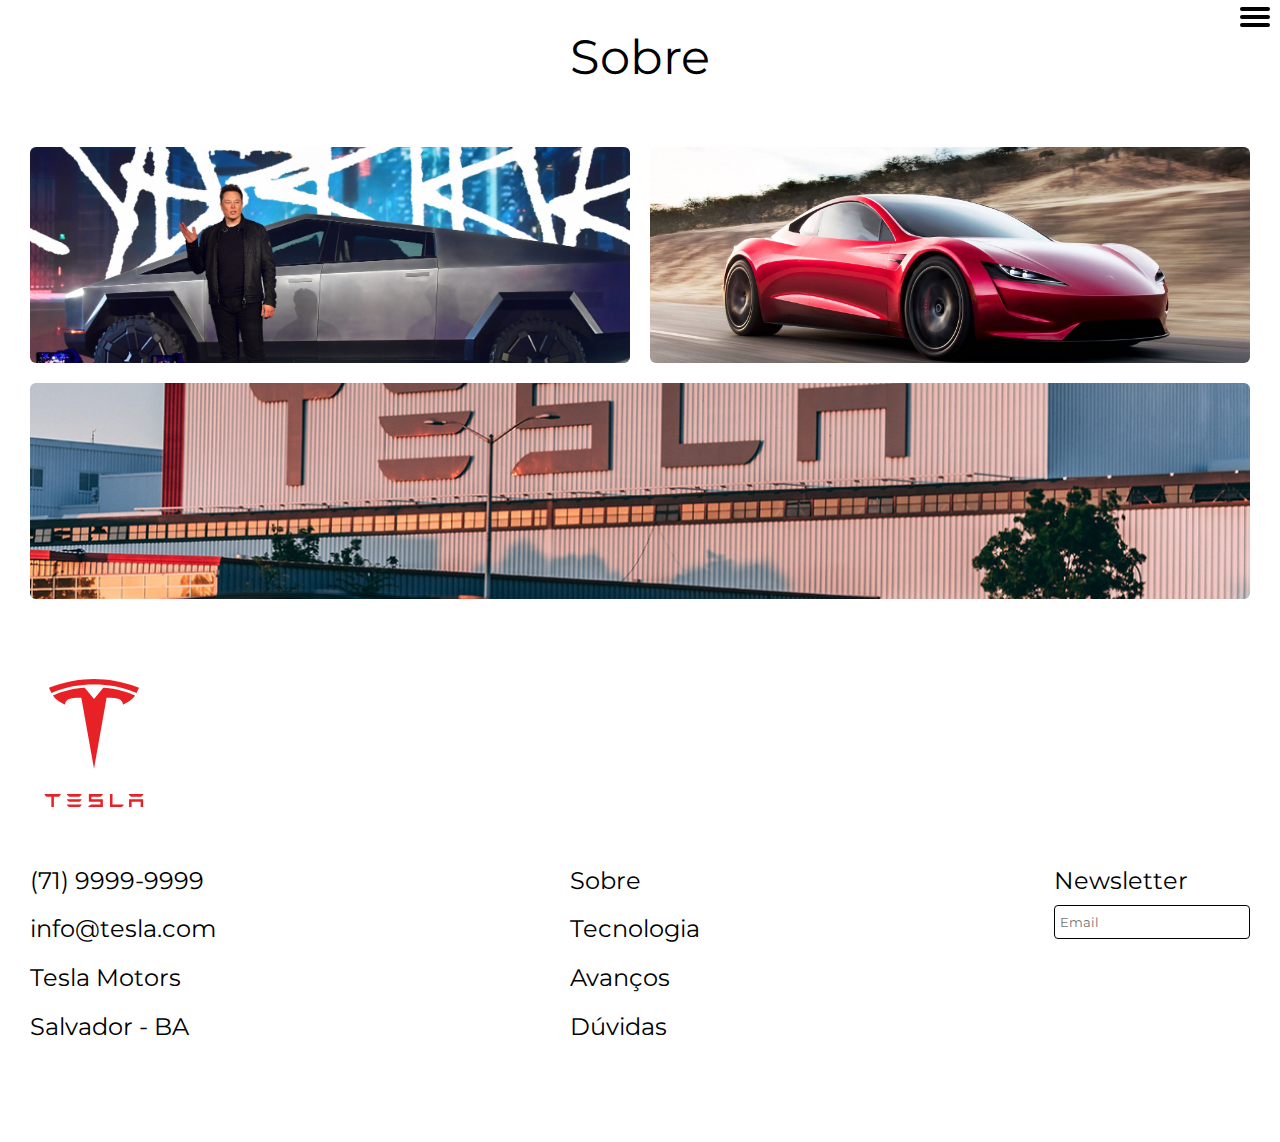
==== sobre.html @ f188b75c "Fazendo a página sobre 1/2" ====
<!DOCTYPE html>
<html lang="en">

<head>
  <meta charset="UTF-8">
  <meta http-equiv="X-UA-Compatible" content="IE=edge">
  <meta name="viewport" content="width=device-width, initial-scale=1.0">
  <meta name="description" content="Sobre a Tesla Motors e como funciona nossa tecnologia">

  <title>Sobre - Tesla</title>

  <link rel="stylesheet" href="./style.css">
  <link rel="icon" href="./imgs/Tesla_Motors.svg" type="image/svg+xml">

  <link rel="preconnect" href="https://fonts.googleapis.com">
  <link rel="preconnect" href="https://fonts.gstatic.com" crossorigin>
  <link href="https://fonts.googleapis.com/css2?family=Montserrat:wght@300;400;600&display=swap" rel="stylesheet">
</head>

<body>
  <header>
    <button class="sidebar-element">
      <i class="bars"></i>
    </button>

    <aside class="sidebar container">

      <div class="sidebar-content">
        <a href="./index.html"><img src="./imgs/Tesla_Motors.svg" alt=""></a>
      </div>

      <ul class="links">
        <li>
          <a href="sobre.html">Sobre</a>
        </li>
        <li>
          <a href="./index.html#tecnologia">Tecnologia</a>
        </li>
        <li>
          <a href="./index.html#avancos">Avanços</a>
        </li>
        <li>
          <a href="./index.html#duvidas">Dúvidas</a>
        </li>
      </ul>

    </aside>

  </header>

  <section class="sobre container">
    <h1 class="font-B">Sobre</h1>
    <div>
      <ul class="sobre-conteudo">
        <li>
          <div class="imagem">
            <div class="texto">
              <h3>Elon Musk</h3>
              <p>Descubra quem é Elon Musk</p>
              <a href="./">ACESSAR</a>
            </div>
          </div>
        </li>
        <li>
          <div class="imagem2">
            <div class="texto">
              <h3>Curiosidades</h3>
              <p>Conheça curiosidades sobre a Tesla</p>
              <a href="./">ACESSAR</a>
            </div>
          </div>
        </li>
        <li>
          <div class="imagem3">
            <div class="texto">
              <h3>Empresas Tesla</h3>
              <p>Venha conhecer nossas empresas</p>
              <a href="./">ACESSAR</a>
            </div>
          </div>
        </li>
      </ul>
    </div>
  </section>


  <section class="footer container" data-scroll>
    <picture>
      <img src="./imgs/Tesla_Motors.svg" alt="">
    </picture>
    <div class="footer-infos">
      <ul class="font-L">
        <li><a href="telto:719999999">(71) 9999-9999</a></li>
        <li><a href="telto:719999999">info@tesla.com</a></li>
        <li><a href="./">Tesla Motors</a></li>
        <li>Salvador - BA</li>
      </ul>

      <ul class="font-L">
        <li><a href="./sobre.html">Sobre</a></li>
        <li><a href="./index.html#tecnologia">Tecnologia</a></li>
        <li><a href="./index.html#avancos">Avanços</a></li>
        <li><a href="./index.html#duvidas">Dúvidas</a></li>
      </ul>

      <form action="" class="font-L">
        <label for="">Newsletter</label>
        <input type="email" name="email" id="email" placeholder="Email">
      </form>
    </div>
  </section>


  <script type="module" src="./script.js"></script>
</body>

</html>
---- style.css ----
@import "./css/global.css";
@import "./css/header.css";
@import "./css/introducao.css";
@import "./css/tecnologia.css";
@import "./css/avanco.css";
@import "./css/duvidas.css";
@import "./css/footer.css";

@import "./css/componentes/tipografia.css";
@import "./css/componentes/elementos.css";

@import "./css/componentes/animacoes/scroll.css";
@import "./css/componentes/animacoes/accordion-list.css";
@import "./css/componentes/animacoes/sidebar.css";

@import "./css/sobre/sobre.css";
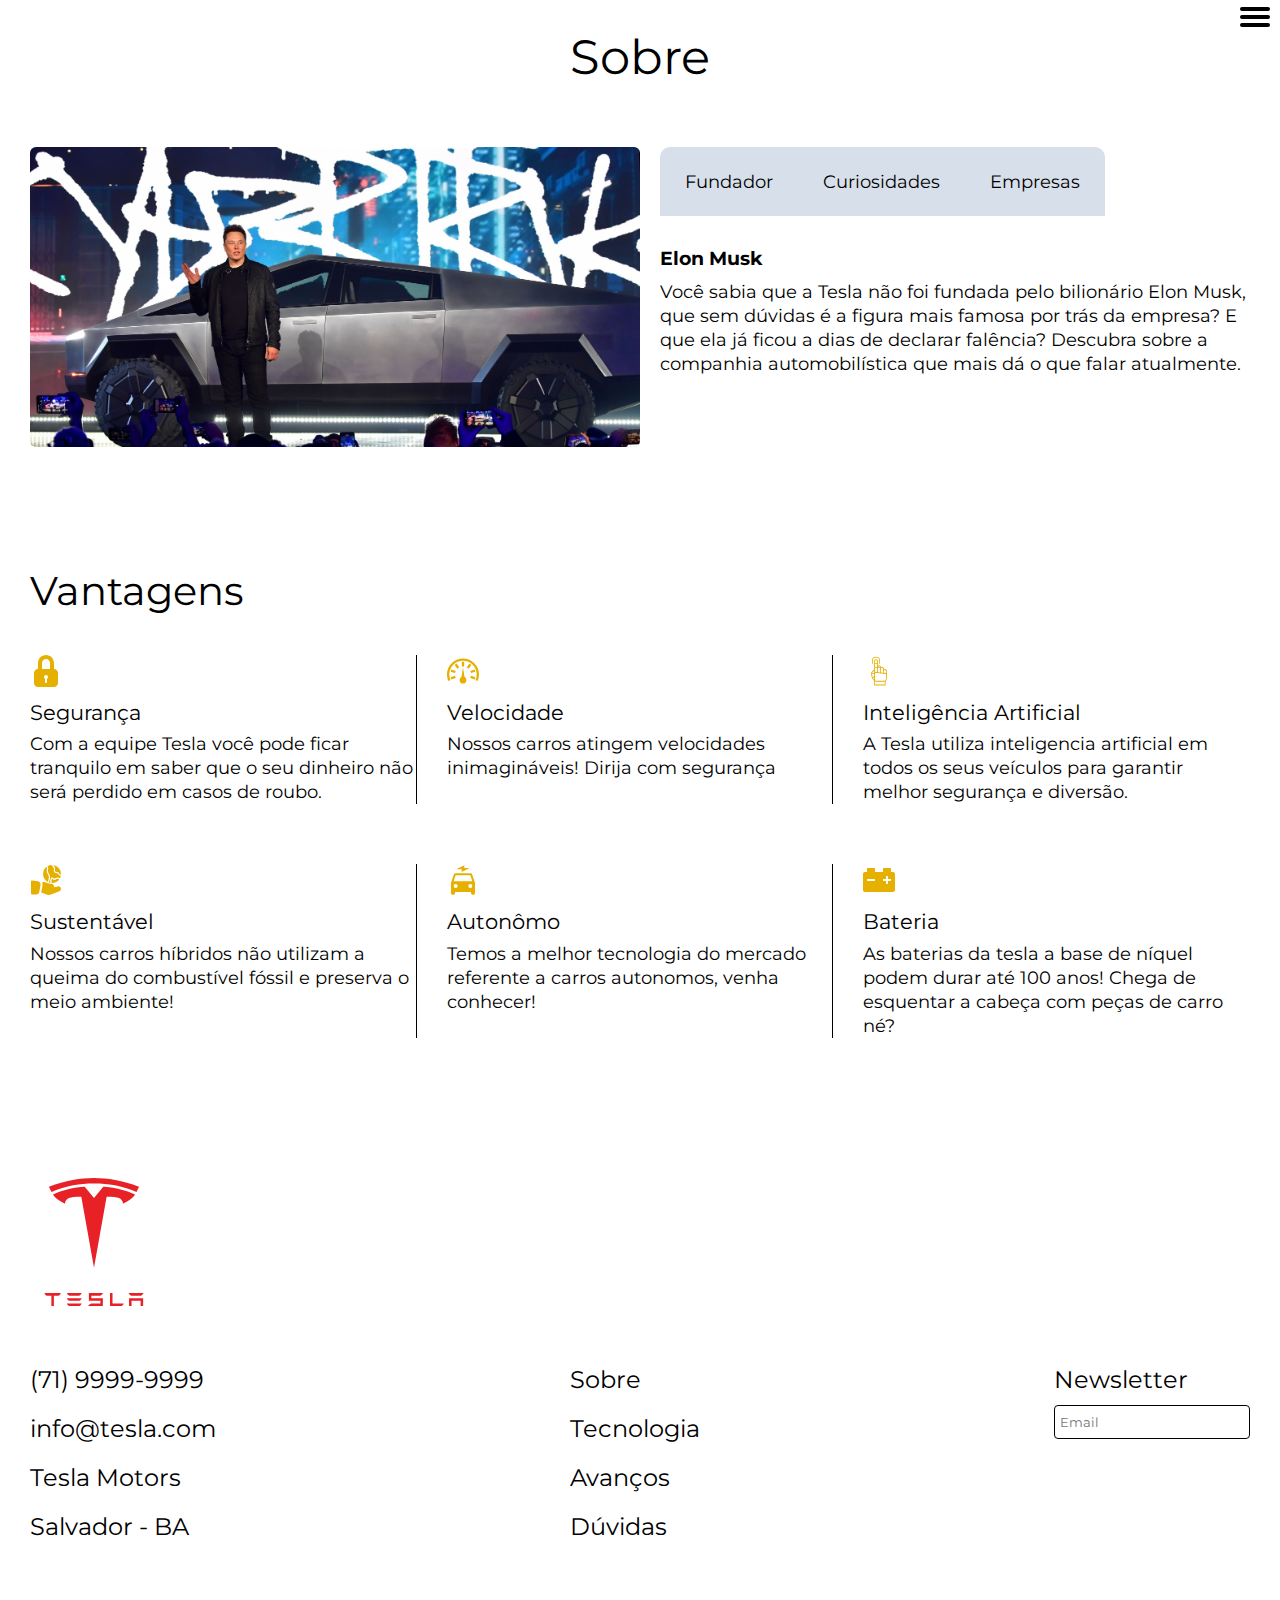
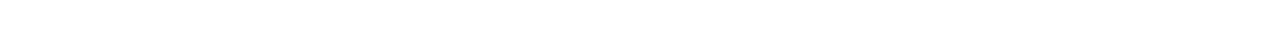
==== commit c101e41f: "Implementando design da página sobre" ====
--- a/sobre.html
+++ b/sobre.html
@@ -48,36 +48,74 @@
 
   </header>
 
-  <section class="sobre container">
+  <section class="sobre container" aria-label="sobre">
     <h1 class="font-B">Sobre</h1>
-    <div>
-      <ul class="sobre-conteudo">
+    <div class="sobre-conteudo">
+
+      <picture class="img-principal">
+        <img src="./imgs/sobre/elon-musk-tesla-cybertruck.jpg" alt="">
+      </picture>
+
+      <ul class="sobre-buttons">
+        <button class="font-p3">Fundador</button>
+        <button class="font-p3">Curiosidades</button>
+        <button class="font-p3">Empresas</button>
+      </ul>
+
+      <div class="sobre-descricoes">
+
+        <div id="fundador">
+          <h3>Elon Musk</h3>
+          <span class="font-p3">Você sabia que a Tesla não foi fundada pelo bilionário Elon Musk, que sem dúvidas é a figura mais famosa por trás da empresa? E que ela já ficou a dias de declarar falência? Descubra sobre a companhia automobilística que mais dá o que falar atualmente.</span>
+        </div>
+
+        <div id="curiosidades">
+          <h3>Curiosidades</h3>
+          <span class="font-p3">Tesla significa Acelerador Linear Supercondutor de Energia Tera elétron volt, e o nome da empresa é uma homenagem ao engenheiro e inventor sérvio-americano Nikola Tesla, que inventou o motor de indução e a transmissão de energia de corrente alternada (CA).</span>
+        </div>
+
+        <div id="empresas">
+          <h3>Empresas Tesla</h3>
+          <span class="font-p3">Apesar da atuação da companhia ser direcionada para fabricação e distribuição de veículos elétricos, com a Tesla Motors, ela também atua em projetos de sustentabilidade. A empresa tem iniciativas na geração e armazenamento de energia solar, bem como na comercialização de componentes elétricos como baterias industriais de lítio-íon.</span>
+        </div>
+
+      </div>
+    </div>
+  </section>
+
+  <section class="vantagens-bg">
+    <div class="vantagens container">
+      <h1 class="principal">Vantagens</h1>
+      <ul class="vantagens-conteudo font-p" data-scroll>
         <li>
-          <div class="imagem">
-            <div class="texto">
-              <h3>Elon Musk</h3>
-              <p>Descubra quem é Elon Musk</p>
-              <a href="./">ACESSAR</a>
-            </div>
-          </div>
+          <img src="./imgs/sobre/icones/cadeado.svg" alt="">
+          <p>Segurança</p>
+          <span class="font-p3">Com a equipe Tesla você pode ficar tranquilo em saber que o seu dinheiro não será perdido em casos de roubo.</span>
         </li>
         <li>
-          <div class="imagem2">
-            <div class="texto">
-              <h3>Curiosidades</h3>
-              <p>Conheça curiosidades sobre a Tesla</p>
-              <a href="./">ACESSAR</a>
-            </div>
-          </div>
+          <img src="./imgs/sobre/icones/velocidade.svg" alt="">
+          <p>Velocidade</p>
+          <span class="font-p3">Nossos carros atingem velocidades inimagináveis! Dirija com segurança</span>
         </li>
         <li>
-          <div class="imagem3">
-            <div class="texto">
-              <h3>Empresas Tesla</h3>
-              <p>Venha conhecer nossas empresas</p>
-              <a href="./">ACESSAR</a>
-            </div>
-          </div>
+          <img src="./imgs/sobre/icones/inteligencia.svg" alt="">
+          <p>Inteligência Artificial</p>
+          <span class="font-p3">A Tesla utiliza inteligencia artificial em todos os seus veículos para garantir melhor segurança e diversão.</span>
+        </li>
+        <li>
+          <img src="./imgs/sobre/icones/sustentavel.svg" alt="">
+          <p>Sustentável</p>
+          <span class="font-p3">Nossos carros híbridos não utilizam a queima do combustível fóssil e preserva o meio ambiente!</span>
+        </li>
+        <li>
+          <img src="./imgs/sobre/icones/autonomo.svg" alt="">
+          <p>Autonômo</p>
+          <span class="font-p3">Temos a melhor tecnologia do mercado referente a carros autonomos, venha conhecer!</span>
+        </li>
+        <li>
+          <img src="./imgs/sobre/icones/bateria.svg" alt="">
+          <p>Bateria</p>
+          <span class="font-p3">As baterias da tesla a base de níquel podem durar até 100 anos! Chega de esquentar a cabeça com peças de carro né?</span>
         </li>
       </ul>
     </div>
@@ -86,7 +124,7 @@
 
   <section class="footer container" data-scroll>
     <picture>
-      <img src="./imgs/Tesla_Motors.svg" alt="">
+      <a href="./index.html"><img src="./imgs/Tesla_Motors.svg" alt=""></a>
     </picture>
     <div class="footer-infos">
       <ul class="font-L">
--- a/style.css
+++ b/style.css
@@ -14,3 +14,4 @@
 @import "./css/componentes/animacoes/sidebar.css";
 
 @import "./css/sobre/sobre.css";
+@import "./css/sobre/vantagens.css";
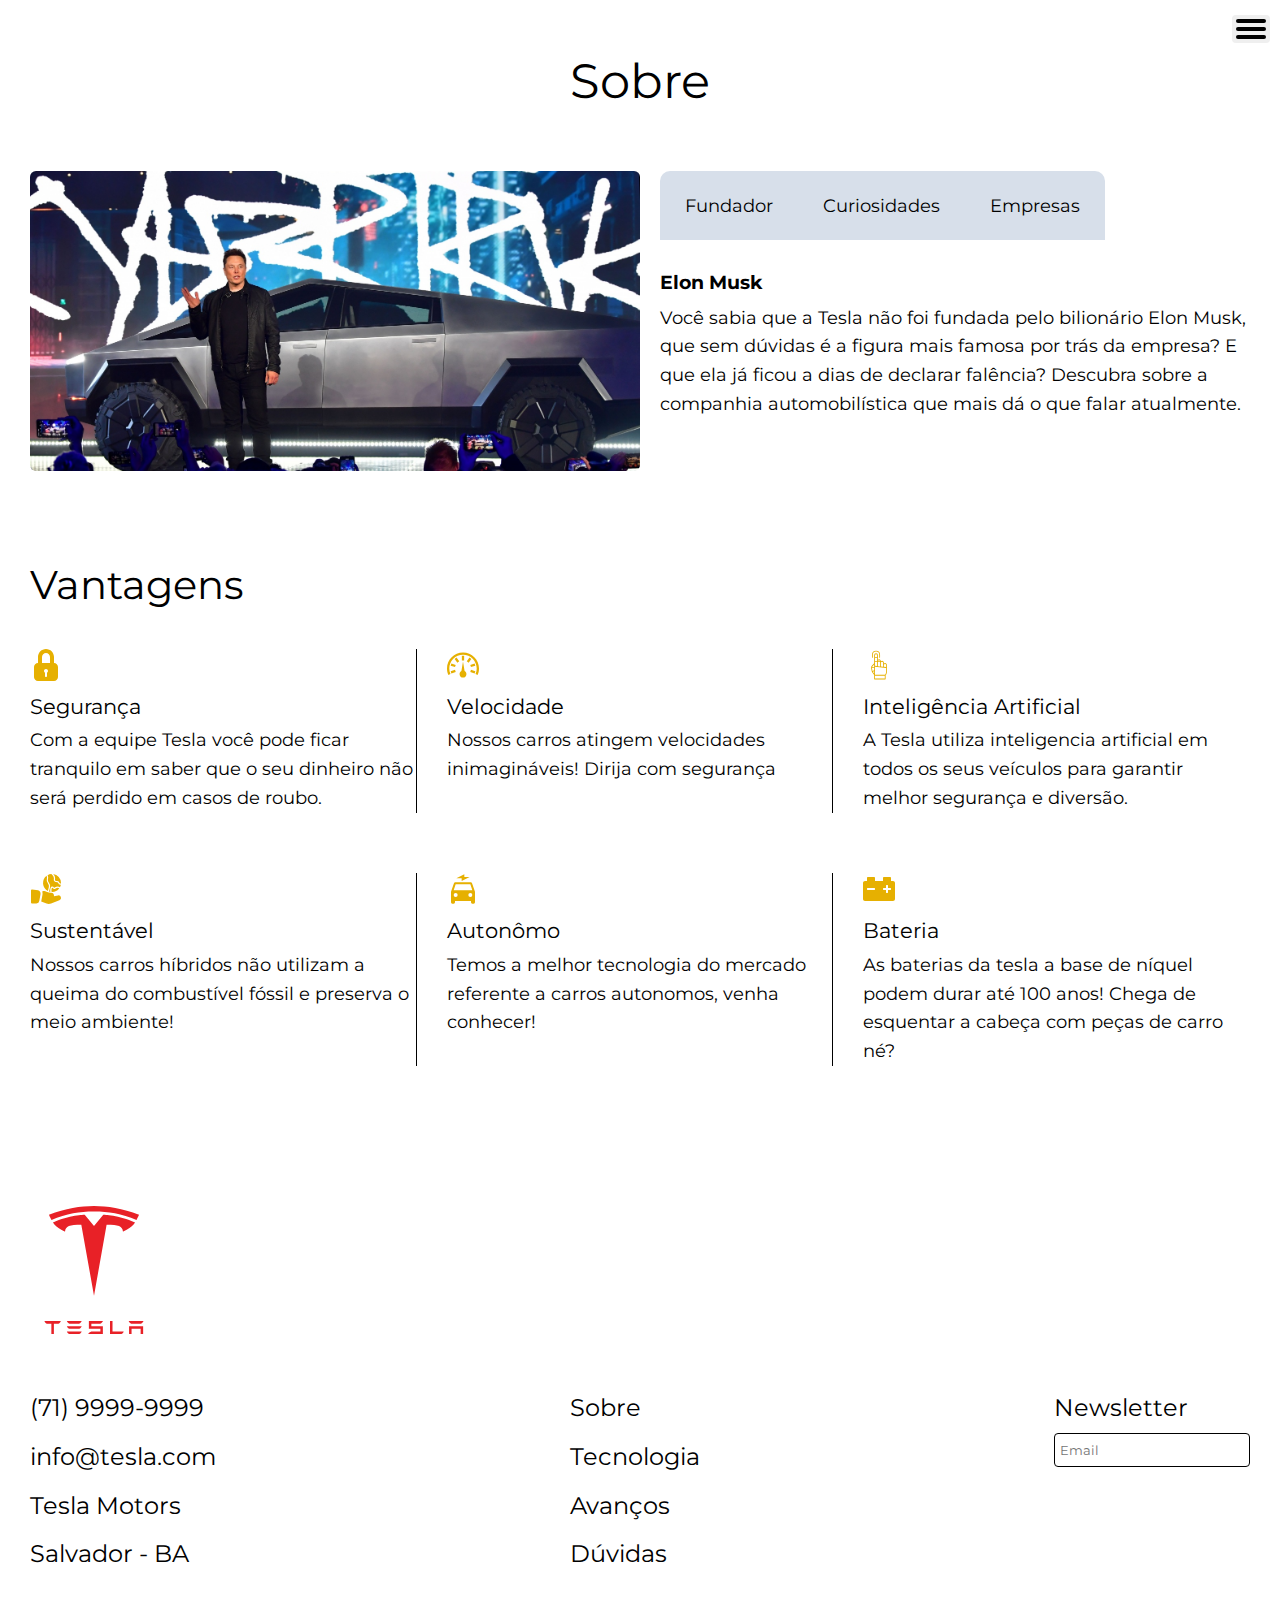
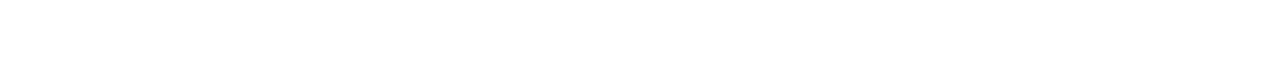
==== commit a6a7435e: "Melhorando perfomance mobile" ====
--- a/sobre.html
+++ b/sobre.html
@@ -19,7 +19,10 @@
 
 <body>
   <header>
+
     <button class="sidebar-element">
+      <i class="bars"></i>
+      <i class="bars"></i>
       <i class="bars"></i>
     </button>
 
--- a/style.css
+++ b/style.css
@@ -8,6 +8,7 @@
 
 @import "./css/componentes/tipografia.css";
 @import "./css/componentes/elementos.css";
+@import "./css/componentes/cores.css";
 
 @import "./css/componentes/animacoes/scroll.css";
 @import "./css/componentes/animacoes/accordion-list.css";
